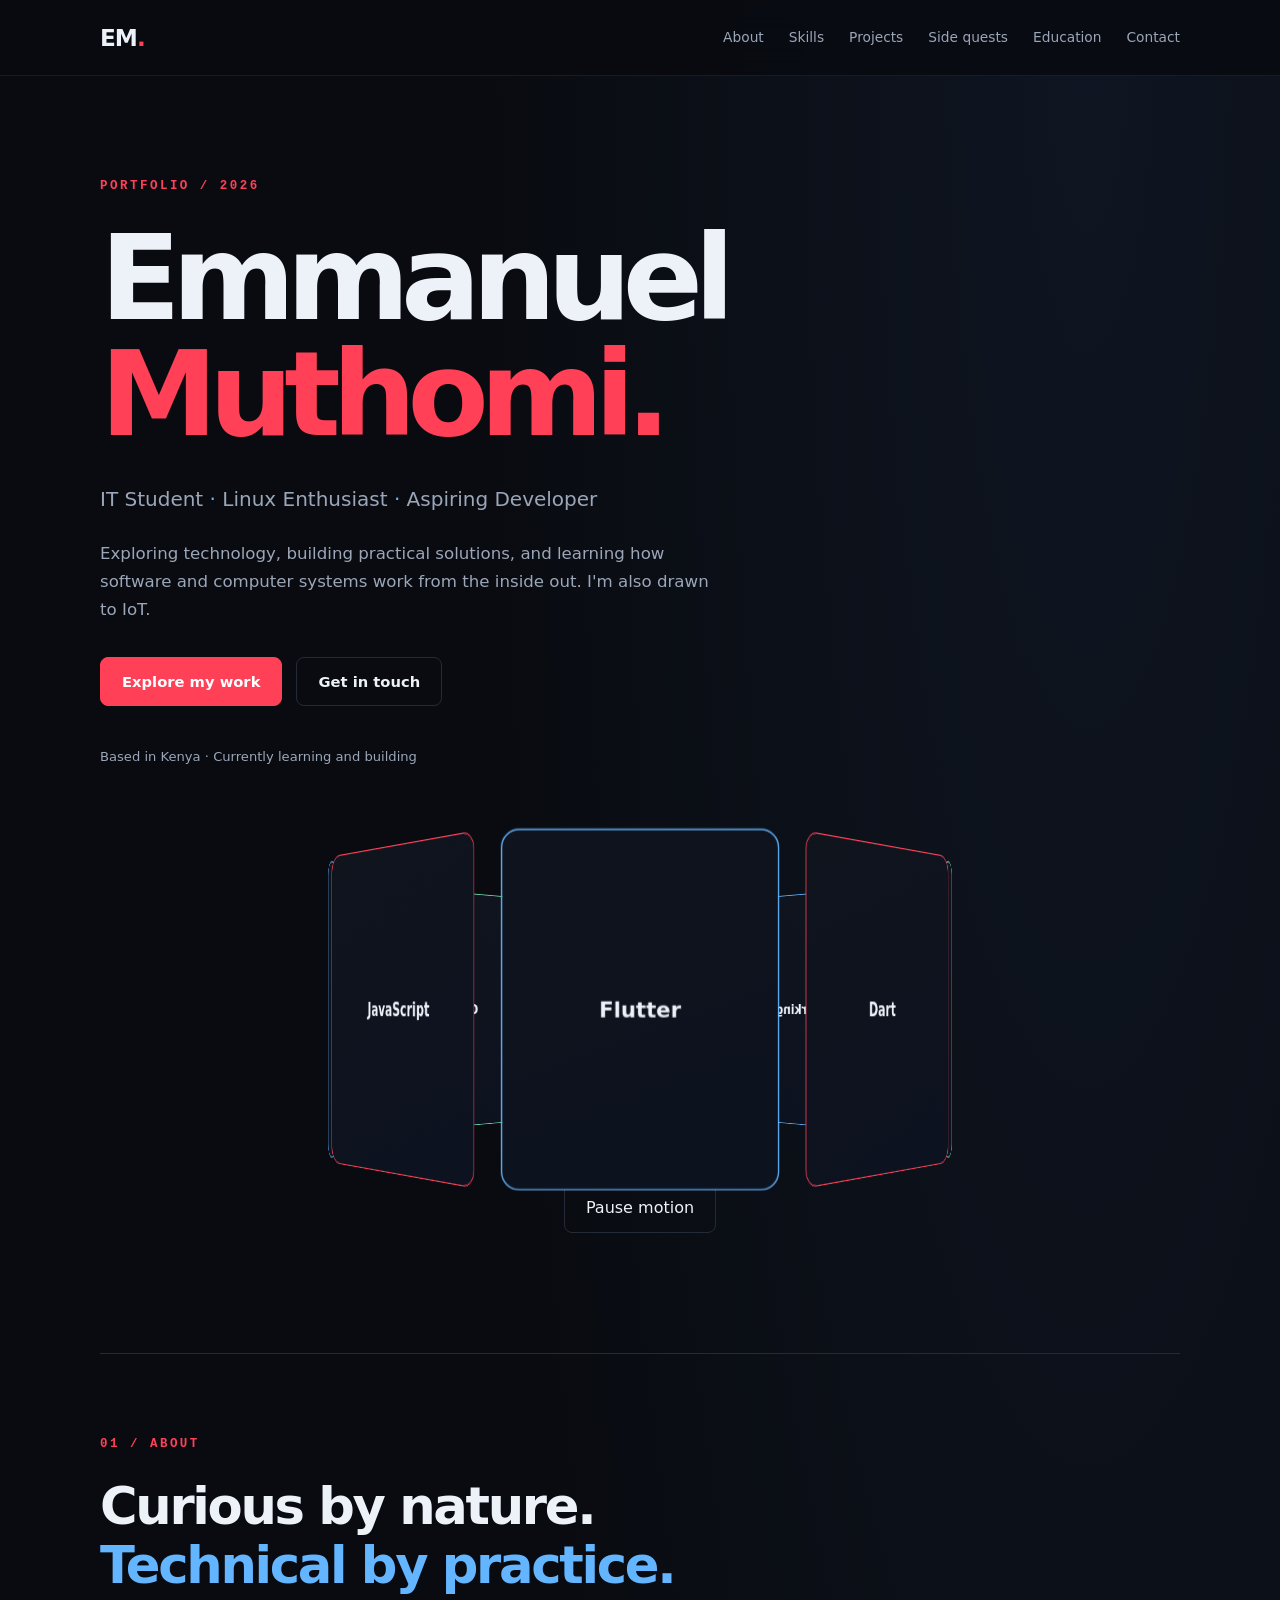
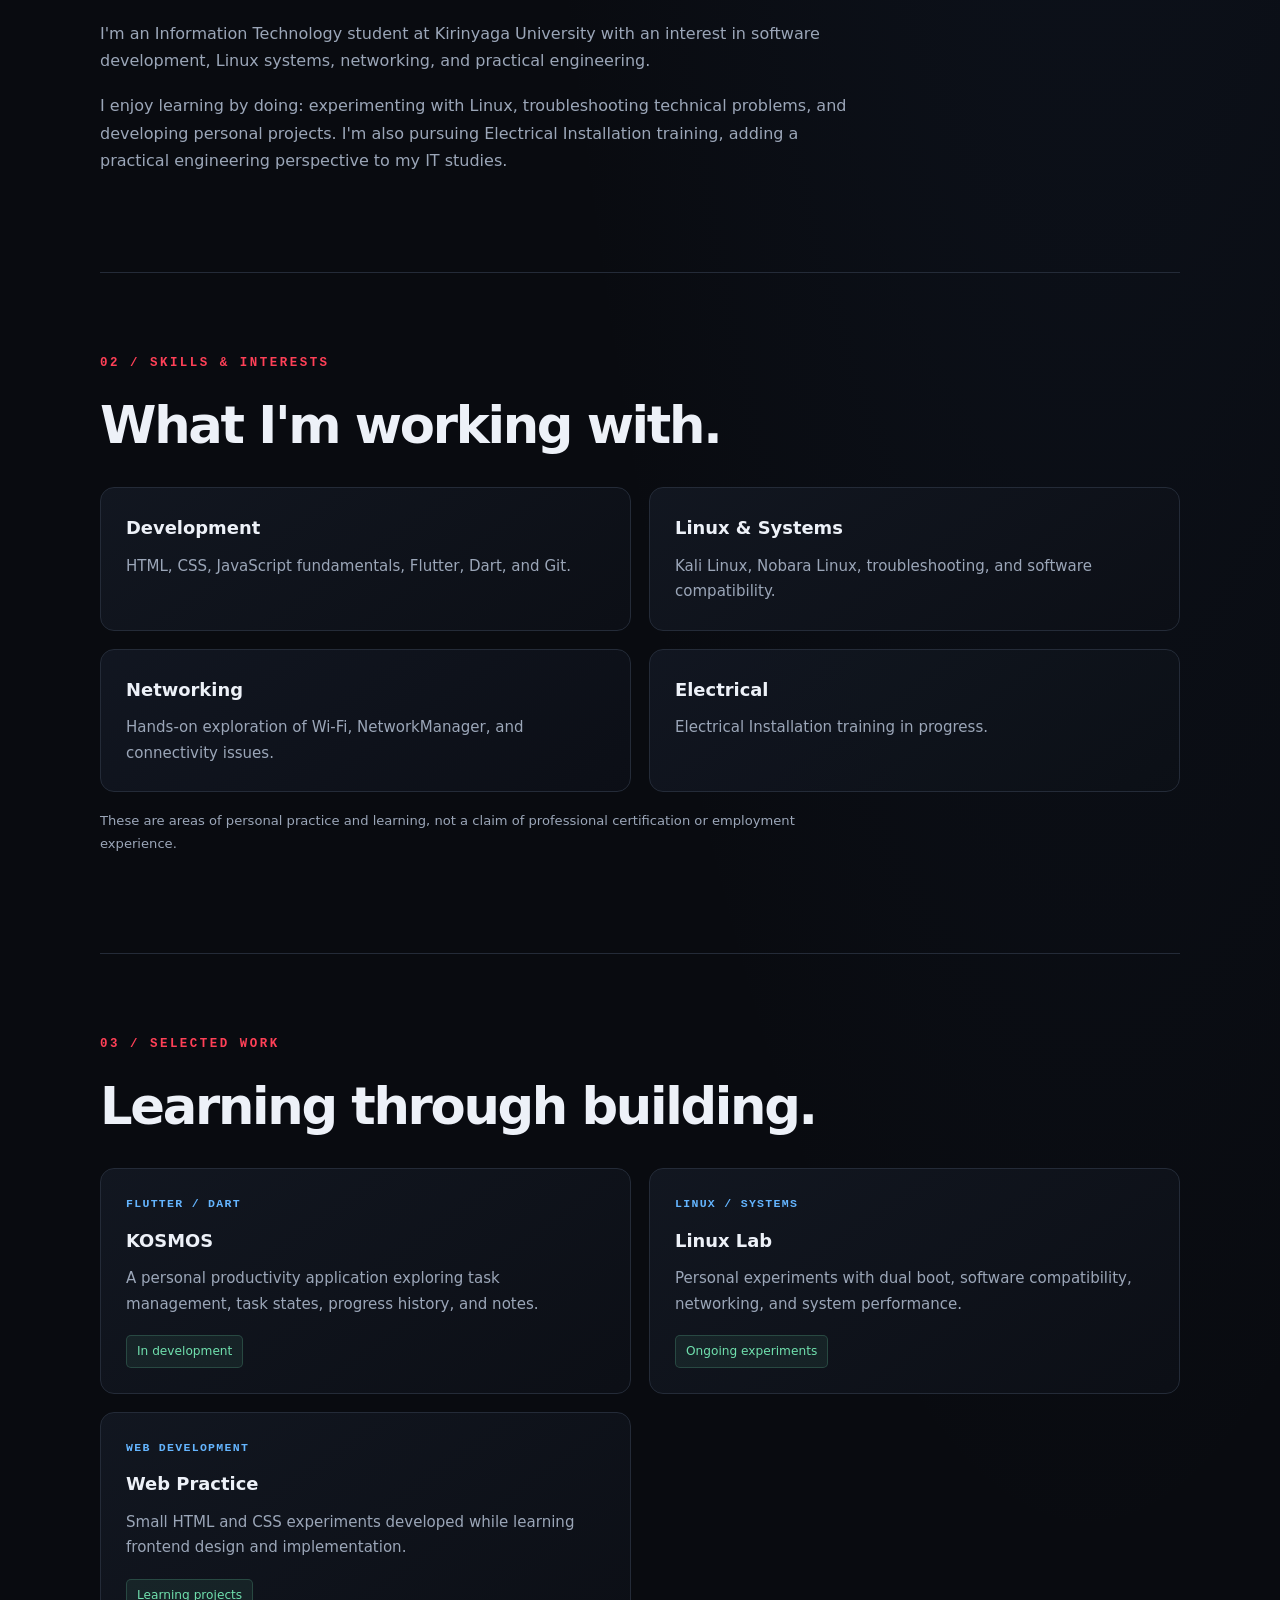
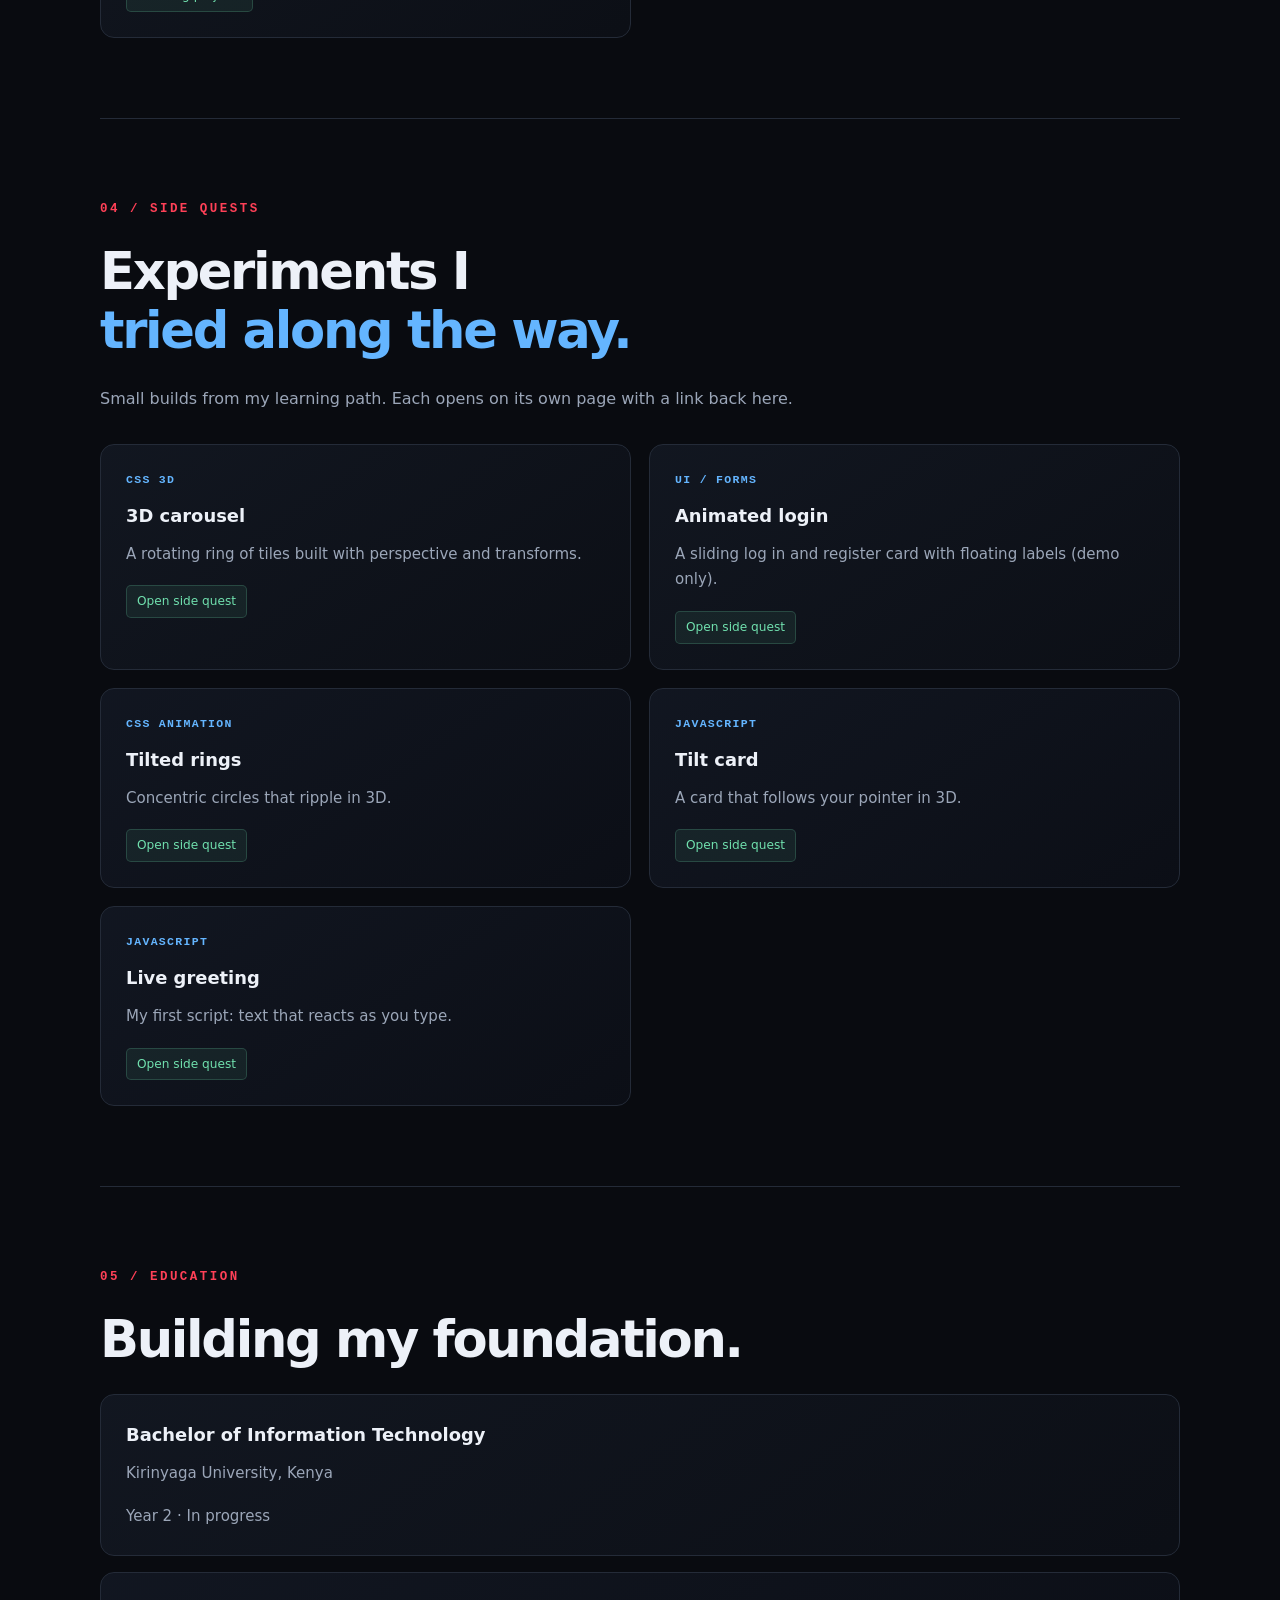
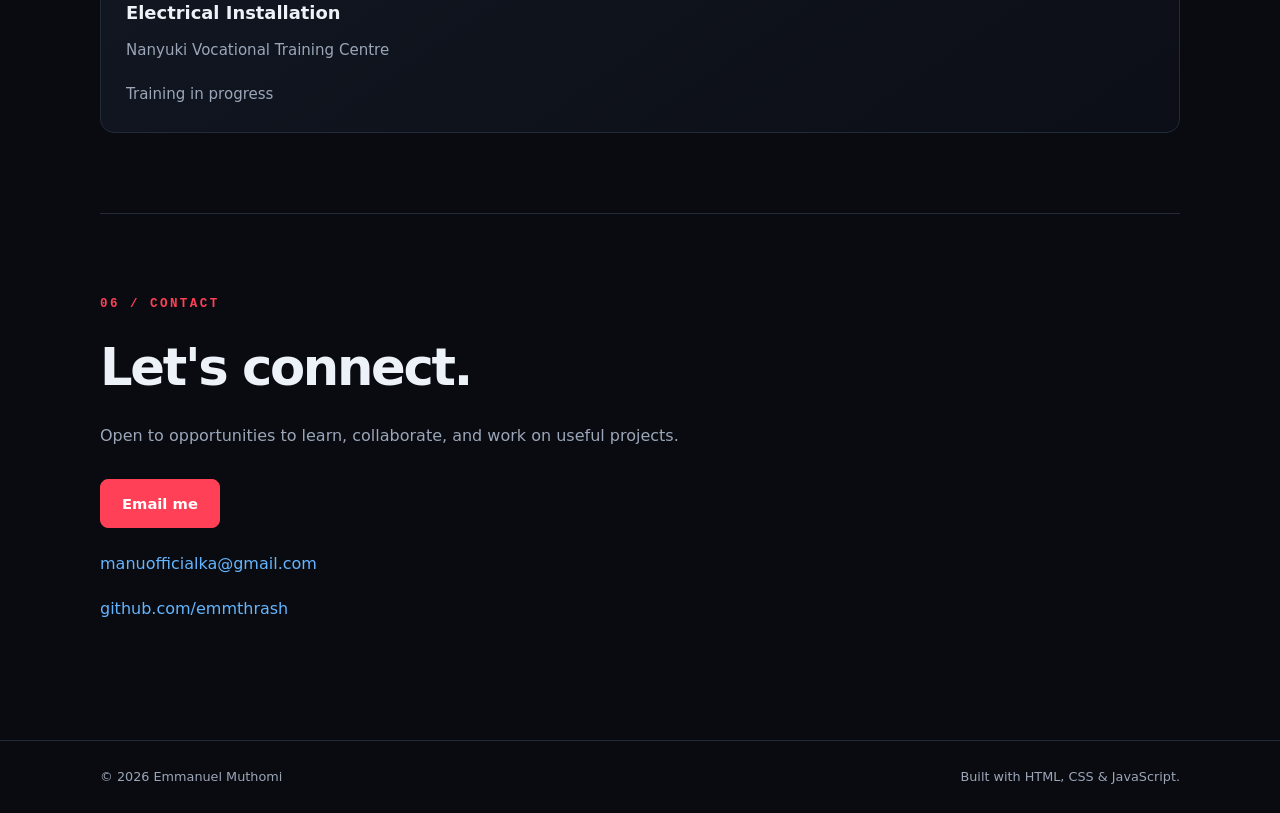
==== index.html @ 721d2351 "Add side quest pages, 3D ring, and motion toggle" ====
<!DOCTYPE html>
<html lang="en">
<head>
  <meta charset="UTF-8">
  <meta name="viewport" content="width=device-width, initial-scale=1.0">
  <meta name="theme-color" content="#090b10">
  <meta name="description" content="The personal portfolio of Emmanuel Muthomi — IT student, Linux enthusiast, and aspiring developer.">
  <title>Emmanuel Muthomi | Portfolio</title>
  <link rel="stylesheet" href="style.css">
  <script src="script.js" defer></script>
</head>
<body>
  <header class="navbar">
    <a class="logo" href="#home">EM<span>.</span></a>

    <nav aria-label="Main navigation">
      <a href="#about">About</a>
      <a href="#skills">Skills</a>
      <a href="#projects">Projects</a>
      <a href="#quests">Side quests</a>
      <a href="#education">Education</a>
      <a href="#contact">Contact</a>
    </nav>
  </header>

  <main>
    <section id="home" class="hero">
      <p class="eyebrow">PORTFOLIO / 2026</p>
      <h1>Emmanuel<br><span>Muthomi.</span></h1>
      <h2>IT Student <span>·</span> Linux Enthusiast <span>·</span> Aspiring Developer</h2>

      <p class="intro">
        Exploring technology, building practical solutions, and learning
        how software and computer systems work from the inside out.
        I'm also drawn to IoT.
      </p>

      <div class="hero-actions">
        <a class="button primary" href="#projects">Explore my work</a>
        <a class="button secondary" href="#contact">Get in touch</a>
      </div>

      <p class="location">Based in Kenya · Currently learning and building</p>
      <div class="ring-scene" aria-hidden="true"><div class="ring"><span style="--i:0">Flutter</span><span style="--i:1">Dart</span><span style="--i:2">Linux</span><span style="--i:3">Networking</span><span style="--i:4">IoT</span><span style="--i:5">Git</span><span style="--i:6">HTML + CSS</span><span style="--i:7">JavaScript</span></div></div>
      <button class="button secondary ring-toggle" type="button">Pause motion</button>
    </section>

    <section id="about" class="section">
      <p class="eyebrow">01 / ABOUT</p>
      <h2>Curious by nature.<br><span>Technical by practice.</span></h2>
      <p>
        I'm an Information Technology student at Kirinyaga University
        with an interest in software development, Linux systems,
        networking, and practical engineering.
      </p>
      <p>
        I enjoy learning by doing: experimenting with Linux, troubleshooting
        technical problems, and developing personal projects. I'm also
        pursuing Electrical Installation training, adding a practical
        engineering perspective to my IT studies.
      </p>
    </section>

    <section id="skills" class="section">
      <p class="eyebrow">02 / SKILLS & INTERESTS</p>
      <h2>What I'm working with.</h2>
      <div class="card-grid">
        <article class="card">
          <h3>Development</h3>
          <p>HTML, CSS, JavaScript fundamentals, Flutter, Dart, and Git.</p>
        </article>
        <article class="card">
          <h3>Linux & Systems</h3>
          <p>Kali Linux, Nobara Linux, troubleshooting, and software compatibility.</p>
        </article>
        <article class="card">
          <h3>Networking</h3>
          <p>Hands-on exploration of Wi-Fi, NetworkManager, and connectivity issues.</p>
        </article>
        <article class="card">
          <h3>Electrical</h3>
          <p>Electrical Installation training in progress.</p>
        </article>
      </div>
      <p class="note">
        These are areas of personal practice and learning, not a claim
        of professional certification or employment experience.
      </p>
    </section>

    <section id="projects" class="section">
      <p class="eyebrow">03 / SELECTED WORK</p>
      <h2>Learning through building.</h2>
      <div class="card-grid">
        <article class="card project">
          <p class="project-type">FLUTTER / DART</p>
          <h3>KOSMOS</h3>
          <p>
            A personal productivity application exploring task management,
            task states, progress history, and notes.
          </p>
          <span class="status">In development</span>
        </article>

        <article class="card project">
          <p class="project-type">LINUX / SYSTEMS</p>
          <h3>Linux Lab</h3>
          <p>
            Personal experiments with dual boot, software compatibility,
            networking, and system performance.
          </p>
          <span class="status">Ongoing experiments</span>
        </article>

        <article class="card project">
          <p class="project-type">WEB DEVELOPMENT</p>
          <h3>Web Practice</h3>
          <p>
            Small HTML and CSS experiments developed while learning
            frontend design and implementation.
          </p>
          <span class="status">Learning projects</span>
        </article>
      </div>
    </section>

    <section id="quests" class="section">
      <p class="eyebrow">04 / SIDE QUESTS</p>
      <h2>Experiments I<br><span>tried along the way.</span></h2>
      <p>Small builds from my learning path. Each opens on its own page with a link back here.</p>
      <div class="card-grid">
        <a class="card project quest-link" href="quests/3d-carousel.html"><p class="project-type">CSS 3D</p><h3>3D carousel</h3><p>A rotating ring of tiles built with perspective and transforms.</p><span class="status">Open side quest</span></a>
        <a class="card project quest-link" href="quests/animated-login.html"><p class="project-type">UI / FORMS</p><h3>Animated login</h3><p>A sliding log in and register card with floating labels (demo only).</p><span class="status">Open side quest</span></a>
        <a class="card project quest-link" href="quests/rings.html"><p class="project-type">CSS ANIMATION</p><h3>Tilted rings</h3><p>Concentric circles that ripple in 3D.</p><span class="status">Open side quest</span></a>
        <a class="card project quest-link" href="quests/tilt-card.html"><p class="project-type">JAVASCRIPT</p><h3>Tilt card</h3><p>A card that follows your pointer in 3D.</p><span class="status">Open side quest</span></a>
        <a class="card project quest-link" href="quests/greeting.html"><p class="project-type">JAVASCRIPT</p><h3>Live greeting</h3><p>My first script: text that reacts as you type.</p><span class="status">Open side quest</span></a>
      </div>
    </section>

    <section id="education" class="section">
      <p class="eyebrow">05 / EDUCATION</p>
      <h2>Building my foundation.</h2>
      <div class="card">
        <h3>Bachelor of Information Technology</h3>
        <p>Kirinyaga University, Kenya</p>
        <p class="note">Year 2 · In progress</p>
      </div>
      <div class="card">
        <h3>Electrical Installation</h3>
        <p>Nanyuki Vocational Training Centre</p>
        <p class="note">Training in progress</p>
      </div>
    </section>

    <section id="contact" class="section contact">
      <p class="eyebrow">06 / CONTACT</p>
      <h2>Let's connect.</h2>
      <p>Open to opportunities to learn, collaborate, and work on useful projects.</p>
      <a class="button primary"
         href="mailto:manuofficialka@gmail.com">
        Email me
      </a>
      <p>
        <a href="mailto:manuofficialka@gmail.com">
          manuofficialka@gmail.com
        </a>
      </p>
      <p><a href="https://github.com/emmthrash">github.com/emmthrash</a></p>
    </section>
  </main>

  <footer>
    <p>© <span id="year">2026</span> Emmanuel Muthomi</p>
    <p>Built with HTML, CSS & JavaScript.</p>
  </footer>
</body>
</html>
---- style.css ----
:root {
  color-scheme: dark;

  --bg: #090b10;
  --surface: #10141d;
  --surface-hover: #161c28;
  --border: #242b38;
  --text: #edf1f8;
  --muted: #9ba6b8;
  --red: #ff4057;
  --blue: #64b5ff;
  --green: #70e0ae;

  --radius: 14px;
  --content-width: 1080px;
}

* {
  box-sizing: border-box;
  margin: 0;
  padding: 0;
}

html {
  scroll-behavior: smooth;
  scroll-padding-top: 90px;
}

body {
  min-height: 100vh;
  background:
    radial-gradient(
      ellipse at 85% 0%,
      rgba(55, 95, 160, 0.12),
      transparent 40%
    ),
    var(--bg);
  color: var(--text);
  font-family:
    "Inter", "Segoe UI", system-ui, -apple-system, sans-serif;
  line-height: 1.7;
  -webkit-font-smoothing: antialiased;
}

a {
  color: inherit;
  text-decoration: none;
}

a:focus-visible {
  outline: 2px solid var(--blue);
  outline-offset: 5px;
}

::selection {
  background: var(--red);
  color: white;
}

/* NAVIGATION */

.navbar {
  position: sticky;
  top: 0;
  z-index: 100;
  display: flex;
  justify-content: space-between;
  align-items: center;
  gap: 24px;

  padding: 18px max(6%, calc((100% - var(--content-width)) / 2));

  background: rgba(9, 11, 16, 0.88);
  border-bottom: 1px solid rgba(255, 255, 255, 0.07);
  backdrop-filter: blur(16px);
}

.logo {
  font-size: 1.45rem;
  font-weight: 900;
  letter-spacing: -1px;
}

.logo span {
  color: var(--red);
}

.navbar nav {
  display: flex;
  align-items: center;
  gap: 25px;
}

.navbar nav a {
  color: var(--muted);
  font-size: 0.86rem;
  transition: color 180ms ease;
}

.navbar nav a:hover {
  color: var(--blue);
}

/* GENERAL LAYOUT */

main {
  width: min(100% - 48px, var(--content-width));
  margin-inline: auto;
}

section {
  scroll-margin-top: 95px;
}

.hero {
  min-height: 76vh;
  display: flex;
  flex-direction: column;
  justify-content: center;
  align-items: flex-start;

  padding-block: 100px 120px;
}

.eyebrow {
  color: var(--red);
  font-family: ui-monospace, "SFMono-Regular", Consolas, monospace;
  font-size: 0.78rem;
  font-weight: 700;
  letter-spacing: 2.5px;
  margin-bottom: 22px;
}

.hero h1 {
  font-size: clamp(3.5rem, 10vw, 7.4rem);
  font-weight: 850;
  line-height: 0.98;
  letter-spacing: -0.075em;
}

.hero h1 span {
  color: var(--red);
}

.hero h2 {
  margin-top: 30px;
  color: var(--muted);
  font-size: clamp(0.98rem, 2vw, 1.25rem);
  font-weight: 500;
}

.hero h2 span {
  color: var(--blue);
}

.intro {
  max-width: 610px;
  margin-top: 24px;
  color: var(--muted);
  font-size: 1.04rem;
}

.hero-actions {
  display: flex;
  flex-wrap: wrap;
  gap: 14px;
  margin-top: 32px;
}

.button {
  display: inline-flex;
  justify-content: center;
  align-items: center;
  min-height: 47px;
  padding: 11px 21px;

  border: 1px solid var(--border);
  border-radius: 8px;

  font-size: 0.92rem;
  font-weight: 700;

  transition:
    transform 180ms ease,
    background 180ms ease,
    border-color 180ms ease;
}

.button:hover {
  transform: translateY(-2px);
}

.button.primary {
  background: var(--red);
  border-color: var(--red);
  color: #fff;
}

.button.primary:hover {
  background: #e82e48;
  border-color: #e82e48;
}

.button.secondary {
  background: transparent;
  color: var(--text);
}

.button.secondary:hover {
  background: var(--surface-hover);
  border-color: var(--blue);
}

.location {
  margin-top: 40px;
  color: var(--muted);
  font-size: 0.82rem;
}

/* CONTENT SECTIONS */

.section {
  padding-block: 80px;
  border-top: 1px solid var(--border);
}

.section > h2 {
  margin-bottom: 25px;
  font-size: clamp(2rem, 5vw, 3.2rem);
  line-height: 1.15;
  letter-spacing: -0.045em;
}

.section > h2 span {
  color: var(--blue);
}

.section > p:not(.eyebrow) {
  max-width: 760px;
  margin-bottom: 18px;
  color: var(--muted);
}

/* CARDS */

.card-grid {
  display: grid;
  grid-template-columns: repeat(2, minmax(0, 1fr));
  gap: 18px;
  margin-top: 32px;
}

.card {
  min-width: 0;
  padding: 25px;
  margin-top: 16px;

  background: linear-gradient(
    145deg,
    rgba(18, 23, 33, 0.96),
    rgba(12, 15, 22, 0.96)
  );

  border: 1px solid var(--border);
  border-radius: var(--radius);

  transition:
    transform 200ms ease,
    border-color 200ms ease,
    background 200ms ease;
}

.card-grid .card {
  margin-top: 0;
}

.card:hover {
  transform: translateY(-4px);
  border-color: rgba(100, 181, 255, 0.45);
  background: var(--surface-hover);
}

.card h3 {
  margin-bottom: 10px;
  font-size: 1.12rem;
}

.card p {
  color: var(--muted);
  font-size: 0.94rem;
}

.project-type {
  margin-bottom: 12px;
  color: var(--blue) !important;
  font-family: ui-monospace, "SFMono-Regular", Consolas, monospace;
  font-size: 0.72rem !important;
  font-weight: 700;
  letter-spacing: 1.3px;
}

.status {
  display: inline-block;
  margin-top: 18px;
  padding: 5px 10px;

  background: rgba(112, 224, 174, 0.08);
  border: 1px solid rgba(112, 224, 174, 0.2);
  border-radius: 5px;

  color: var(--green);
  font-size: 0.76rem;
}

.note {
  margin-top: 18px;
  color: var(--muted);
  font-size: 0.82rem;
}

/* CONTACT */

.contact {
  padding-bottom: 100px;
}

.contact .button {
  margin-block: 12px 22px;
}

.contact a:not(.button) {
  color: var(--blue);
  overflow-wrap: anywhere;
}

.contact a:not(.button):hover {
  text-decoration: underline;
}

/* FOOTER */

footer {
  display: flex;
  justify-content: space-between;
  gap: 16px;
  flex-wrap: wrap;

  padding: 25px max(6%, calc((100% - var(--content-width)) / 2));

  border-top: 1px solid var(--border);
  color: var(--muted);
  font-size: 0.8rem;
}

/* RESPONSIVE DESIGN */

@media (max-width: 700px) {
  .navbar {
    align-items: flex-start;
    flex-direction: column;
    gap: 12px;
    padding-block: 14px;
  }

  .navbar nav {
    width: 100%;
    gap: 18px;
    overflow-x: auto;
    padding-bottom: 4px;
  }

  .navbar nav a {
    flex-shrink: 0;
    font-size: 0.82rem;
  }

  main {
    width: min(100% - 36px, var(--content-width));
  }

  .hero {
    min-height: auto;
    padding-block: 105px 100px;
  }

  .hero h1 {
    font-size: clamp(3.4rem, 14vw, 5.5rem);
  }

  .hero h2 {
    line-height: 1.8;
  }

  .section {
    padding-block: 65px;
  }

  .card-grid {
    grid-template-columns: 1fr;
  }

  .card {
    padding: 21px;
  }

  footer {
    flex-direction: column;
    padding-inline: 18px;
  }
}

/* RESPECT ACCESSIBILITY SETTINGS */

@media (prefers-reduced-motion: reduce) {
  *,
  *::before,
  *::after {
    scroll-behavior: auto !important;
    animation-duration: 0.01ms !important;
    transition-duration: 0.01ms !important;
  }
}

/* 3D ring: everything scales from --w so it fits any screen */
.hero{overflow-x:clip}
.ring-scene{--w:clamp(100px,26vw,210px);--r:calc(var(--w)*1.35);width:var(--w);height:calc(var(--w)*1.3);margin:calc(var(--w)*.5) auto 0;perspective:calc(var(--w)*5.5);pointer-events:none}
.ring{position:relative;width:100%;height:100%;transform-style:preserve-3d;animation:spin 26s linear infinite}
.ring span{position:absolute;inset:0;display:grid;place-items:center;padding:6px;text-align:center;font-weight:600;font-size:clamp(.72rem,2.6vw,1rem);border:1px solid var(--blue);border-radius:var(--radius);background:linear-gradient(160deg,var(--surface),#0d1220);transform:rotateY(calc(var(--i)*45deg)) translateZ(var(--r))}
.ring span:nth-child(3n+2){border-color:var(--red)}
.ring span:nth-child(3n){border-color:var(--green)}
@keyframes spin{from{transform:rotateX(-12deg) rotateY(0)}to{transform:rotateX(-12deg) rotateY(360deg)}}
@media(prefers-reduced-motion:reduce){.ring{animation-play-state:paused}}
.ring-toggle{display:block;margin:36px auto 0;font:inherit;cursor:pointer}
.quest-link{display:block;text-decoration:none;color:inherit}
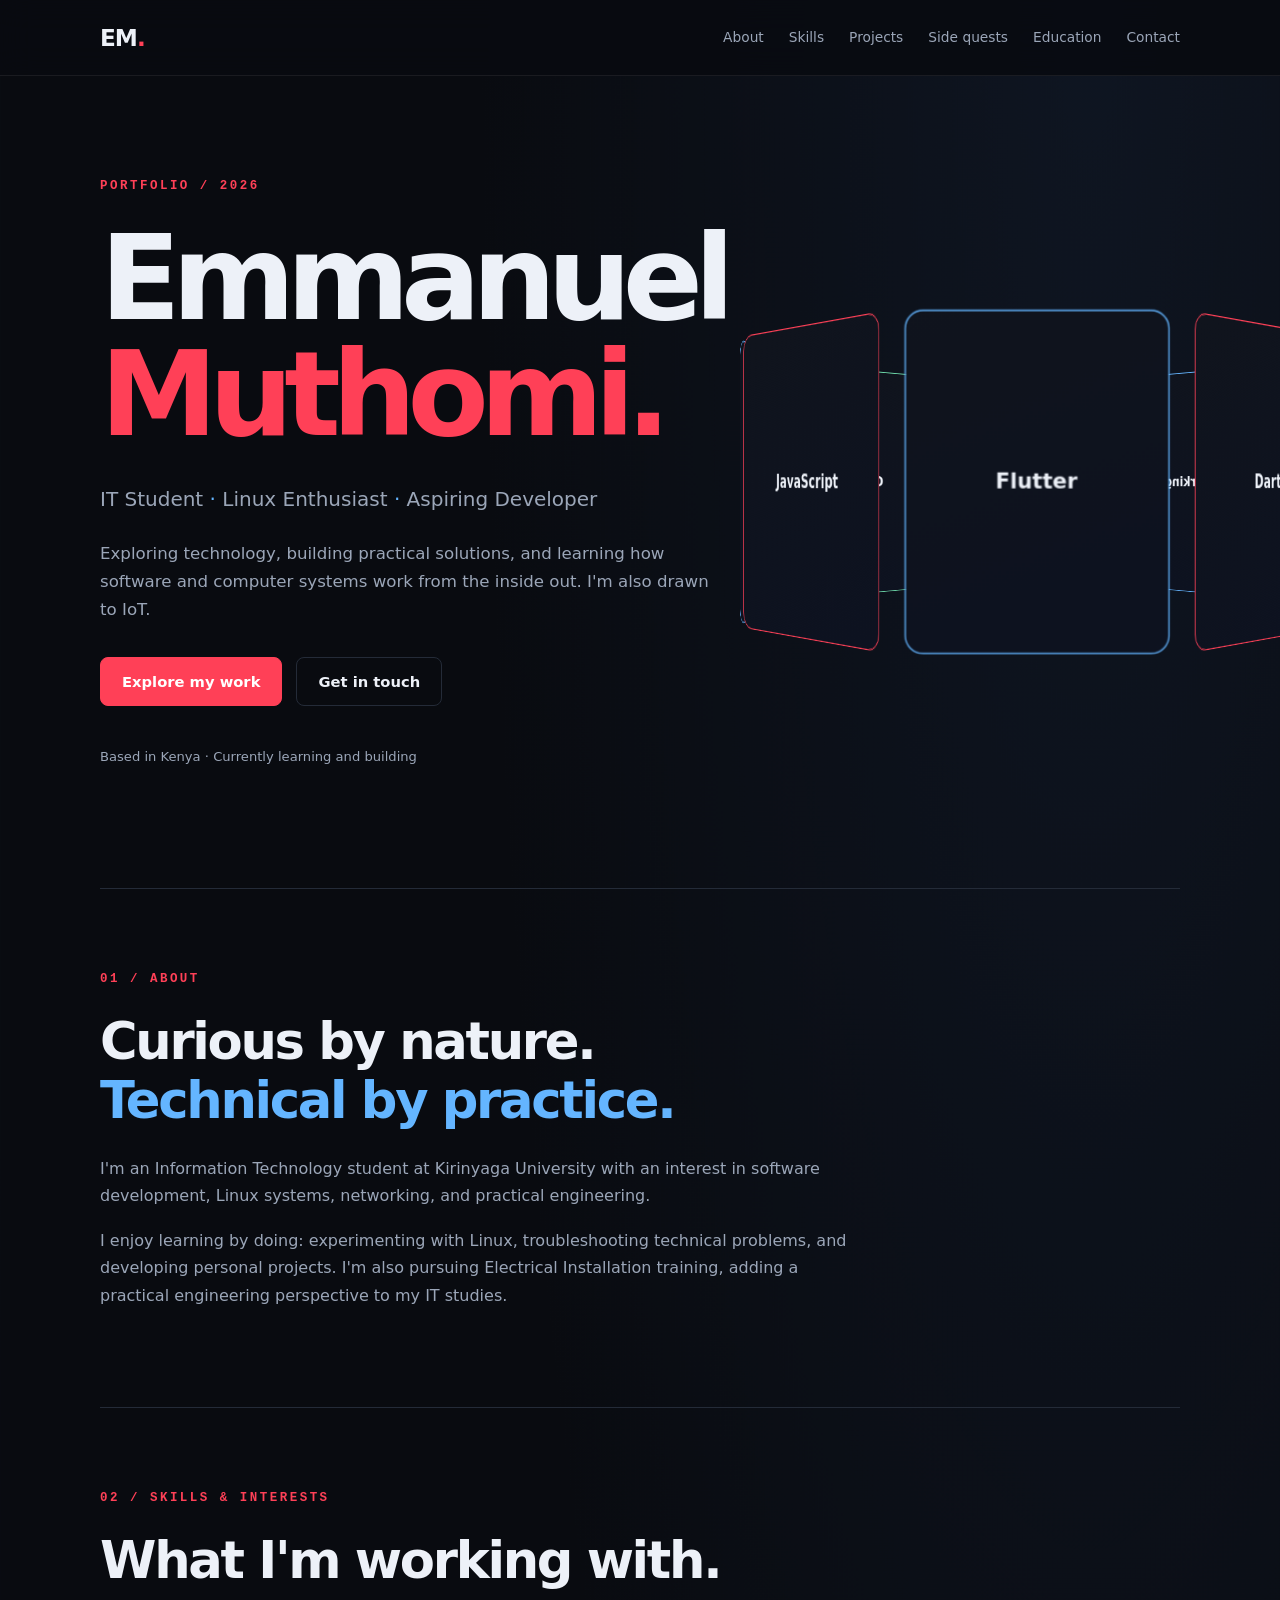
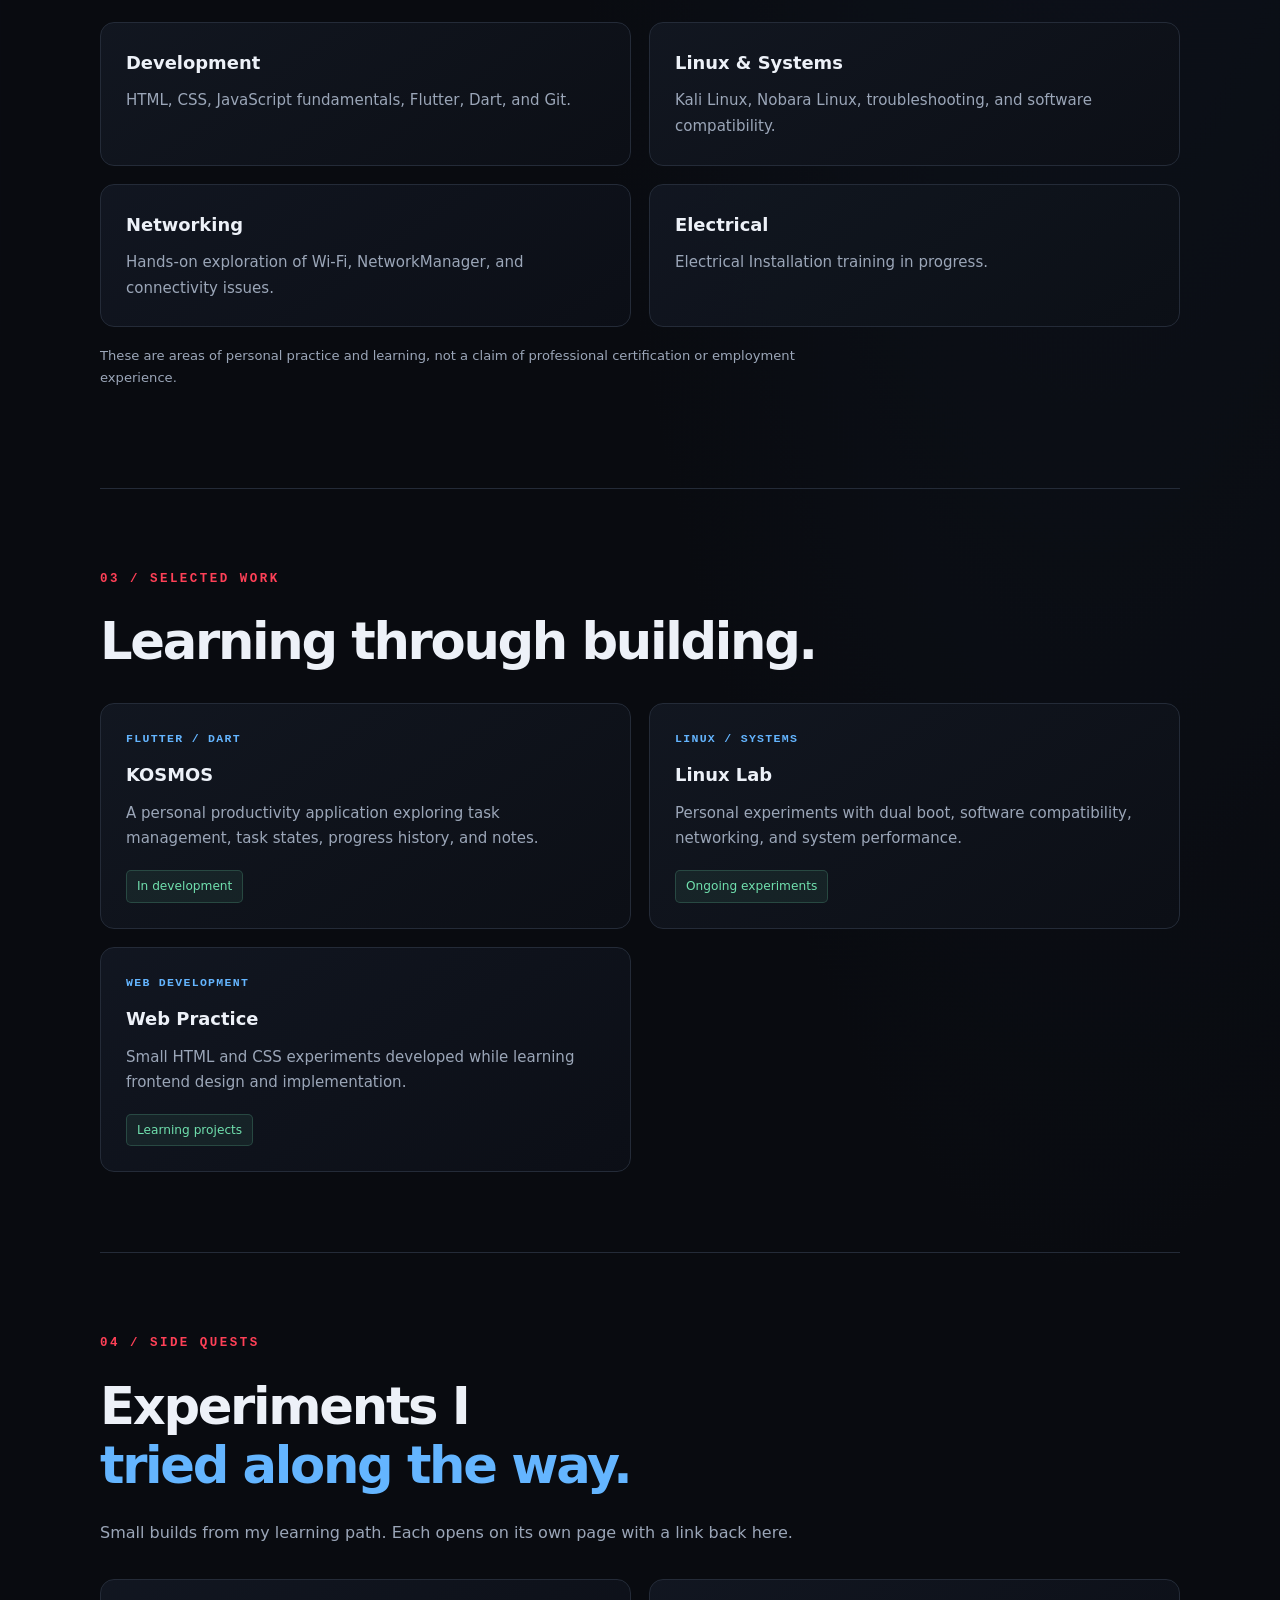
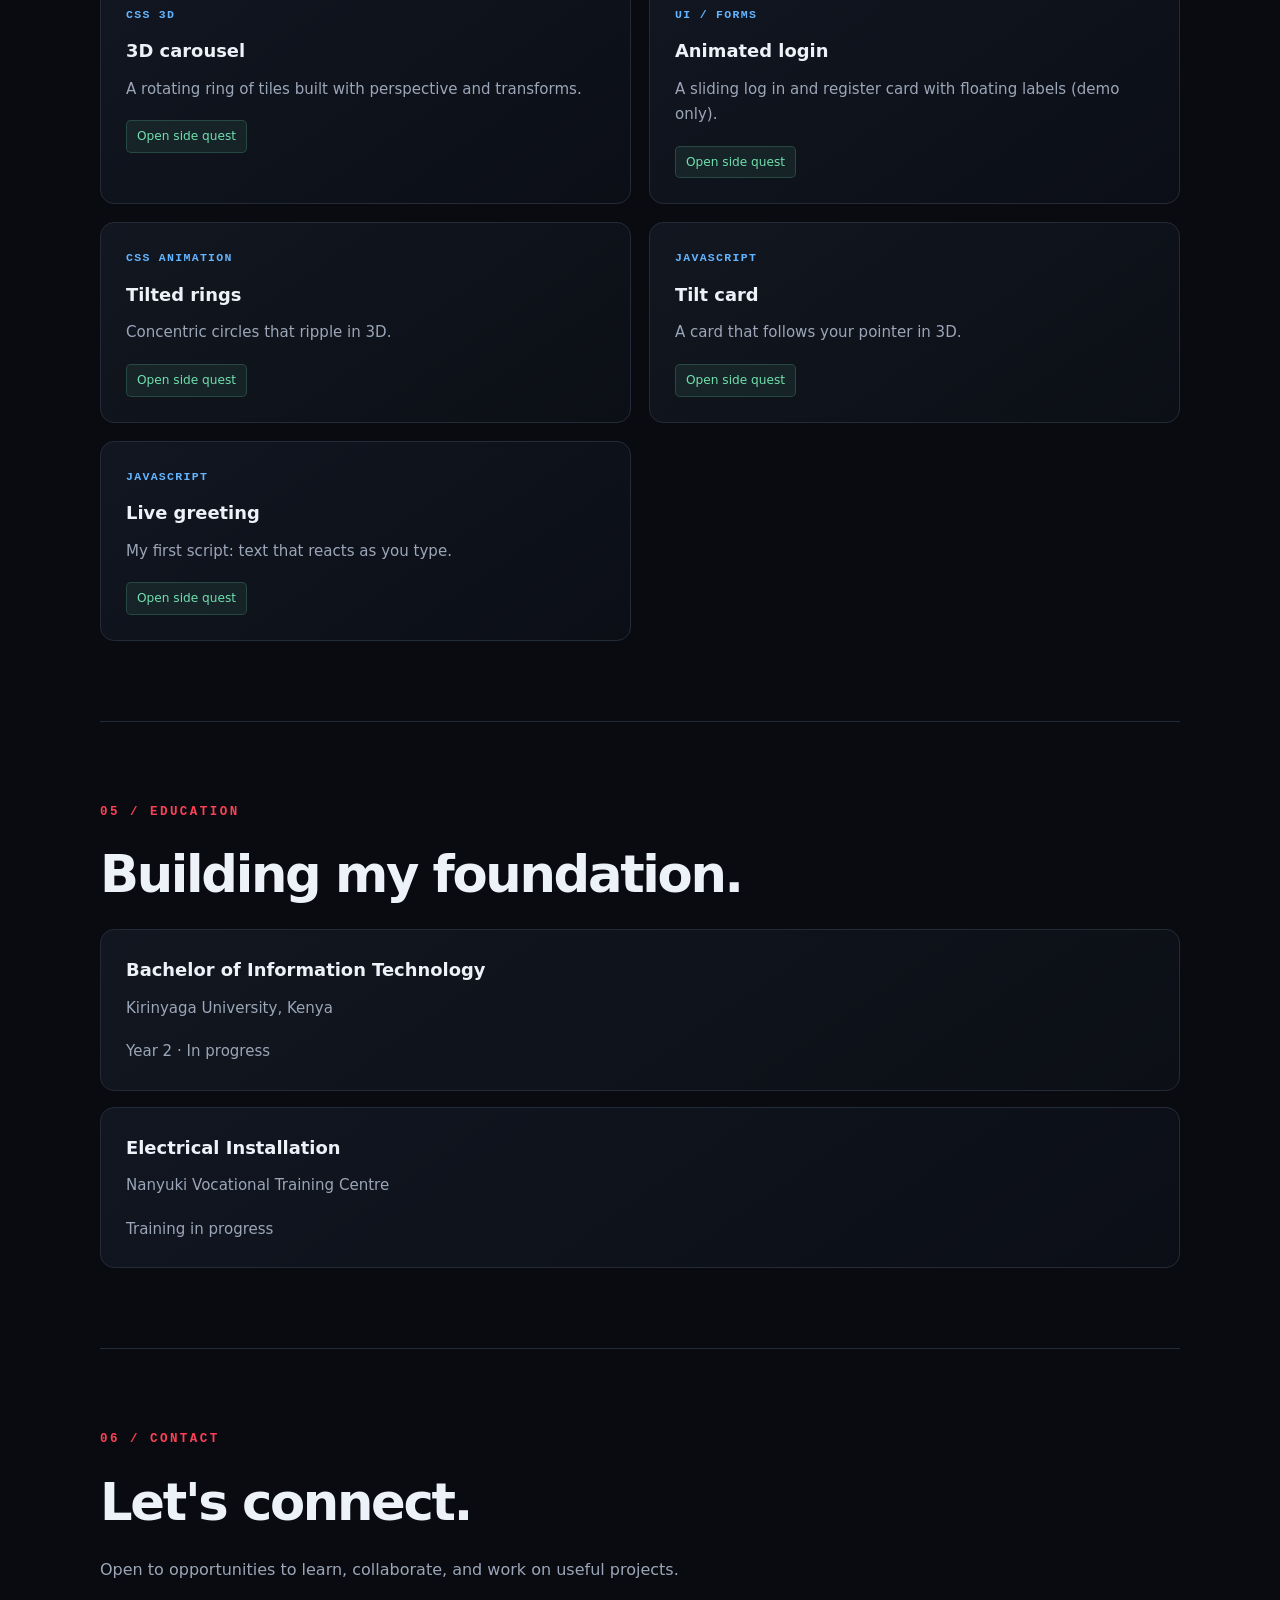
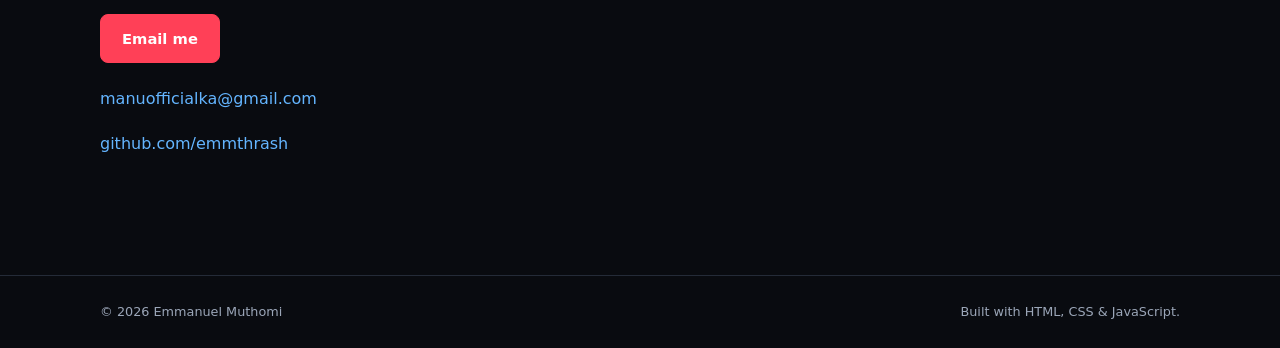
==== commit 165425cf: "Add files via upload" ====
--- a/index.html
+++ b/index.html
@@ -26,6 +26,7 @@
 
   <main>
     <section id="home" class="hero">
+      <div class="ring-scene" aria-hidden="true"><div class="ring"><span style="--i:0">Flutter</span><span style="--i:1">Dart</span><span style="--i:2">Linux</span><span style="--i:3">Networking</span><span style="--i:4">IoT</span><span style="--i:5">Git</span><span style="--i:6">HTML + CSS</span><span style="--i:7">JavaScript</span></div></div>
       <p class="eyebrow">PORTFOLIO / 2026</p>
       <h1>Emmanuel<br><span>Muthomi.</span></h1>
       <h2>IT Student <span>·</span> Linux Enthusiast <span>·</span> Aspiring Developer</h2>
@@ -42,8 +43,6 @@
       </div>
 
       <p class="location">Based in Kenya · Currently learning and building</p>
-      <div class="ring-scene" aria-hidden="true"><div class="ring"><span style="--i:0">Flutter</span><span style="--i:1">Dart</span><span style="--i:2">Linux</span><span style="--i:3">Networking</span><span style="--i:4">IoT</span><span style="--i:5">Git</span><span style="--i:6">HTML + CSS</span><span style="--i:7">JavaScript</span></div></div>
-      <button class="button secondary ring-toggle" type="button">Pause motion</button>
     </section>
 
     <section id="about" class="section">
--- a/style.css
+++ b/style.css
@@ -421,14 +421,14 @@
   }
 }
 
-/* 3D ring: everything scales from --w so it fits any screen */
-.hero{overflow-x:clip}
-.ring-scene{--w:clamp(100px,26vw,210px);--r:calc(var(--w)*1.35);width:var(--w);height:calc(var(--w)*1.3);margin:calc(var(--w)*.5) auto 0;perspective:calc(var(--w)*5.5);pointer-events:none}
+/* 3D ring (from the "3D mark" experiment) */
+.hero{position:relative}
+.ring-scene{position:absolute;right:4%;top:50%;margin-top:-130px;width:200px;height:260px;perspective:1100px;pointer-events:none}
 .ring{position:relative;width:100%;height:100%;transform-style:preserve-3d;animation:spin 26s linear infinite}
-.ring span{position:absolute;inset:0;display:grid;place-items:center;padding:6px;text-align:center;font-weight:600;font-size:clamp(.72rem,2.6vw,1rem);border:1px solid var(--blue);border-radius:var(--radius);background:linear-gradient(160deg,var(--surface),#0d1220);transform:rotateY(calc(var(--i)*45deg)) translateZ(var(--r))}
+.ring span{position:absolute;inset:0;display:grid;place-items:center;font-weight:600;border:1px solid var(--blue);border-radius:var(--radius);background:linear-gradient(160deg,var(--surface),#0d1220);transform:rotateY(calc(var(--i)*45deg)) translateZ(270px)}
 .ring span:nth-child(3n+2){border-color:var(--red)}
 .ring span:nth-child(3n){border-color:var(--green)}
 @keyframes spin{from{transform:rotateX(-12deg) rotateY(0)}to{transform:rotateX(-12deg) rotateY(360deg)}}
-@media(prefers-reduced-motion:reduce){.ring{animation-play-state:paused}}
-.ring-toggle{display:block;margin:36px auto 0;font:inherit;cursor:pointer}
+@media(max-width:1100px){.ring-scene{position:relative;right:auto;top:auto;margin:56px auto 0}}
+@media(prefers-reduced-motion:reduce){.ring{animation:none}}
 .quest-link{display:block;text-decoration:none;color:inherit}
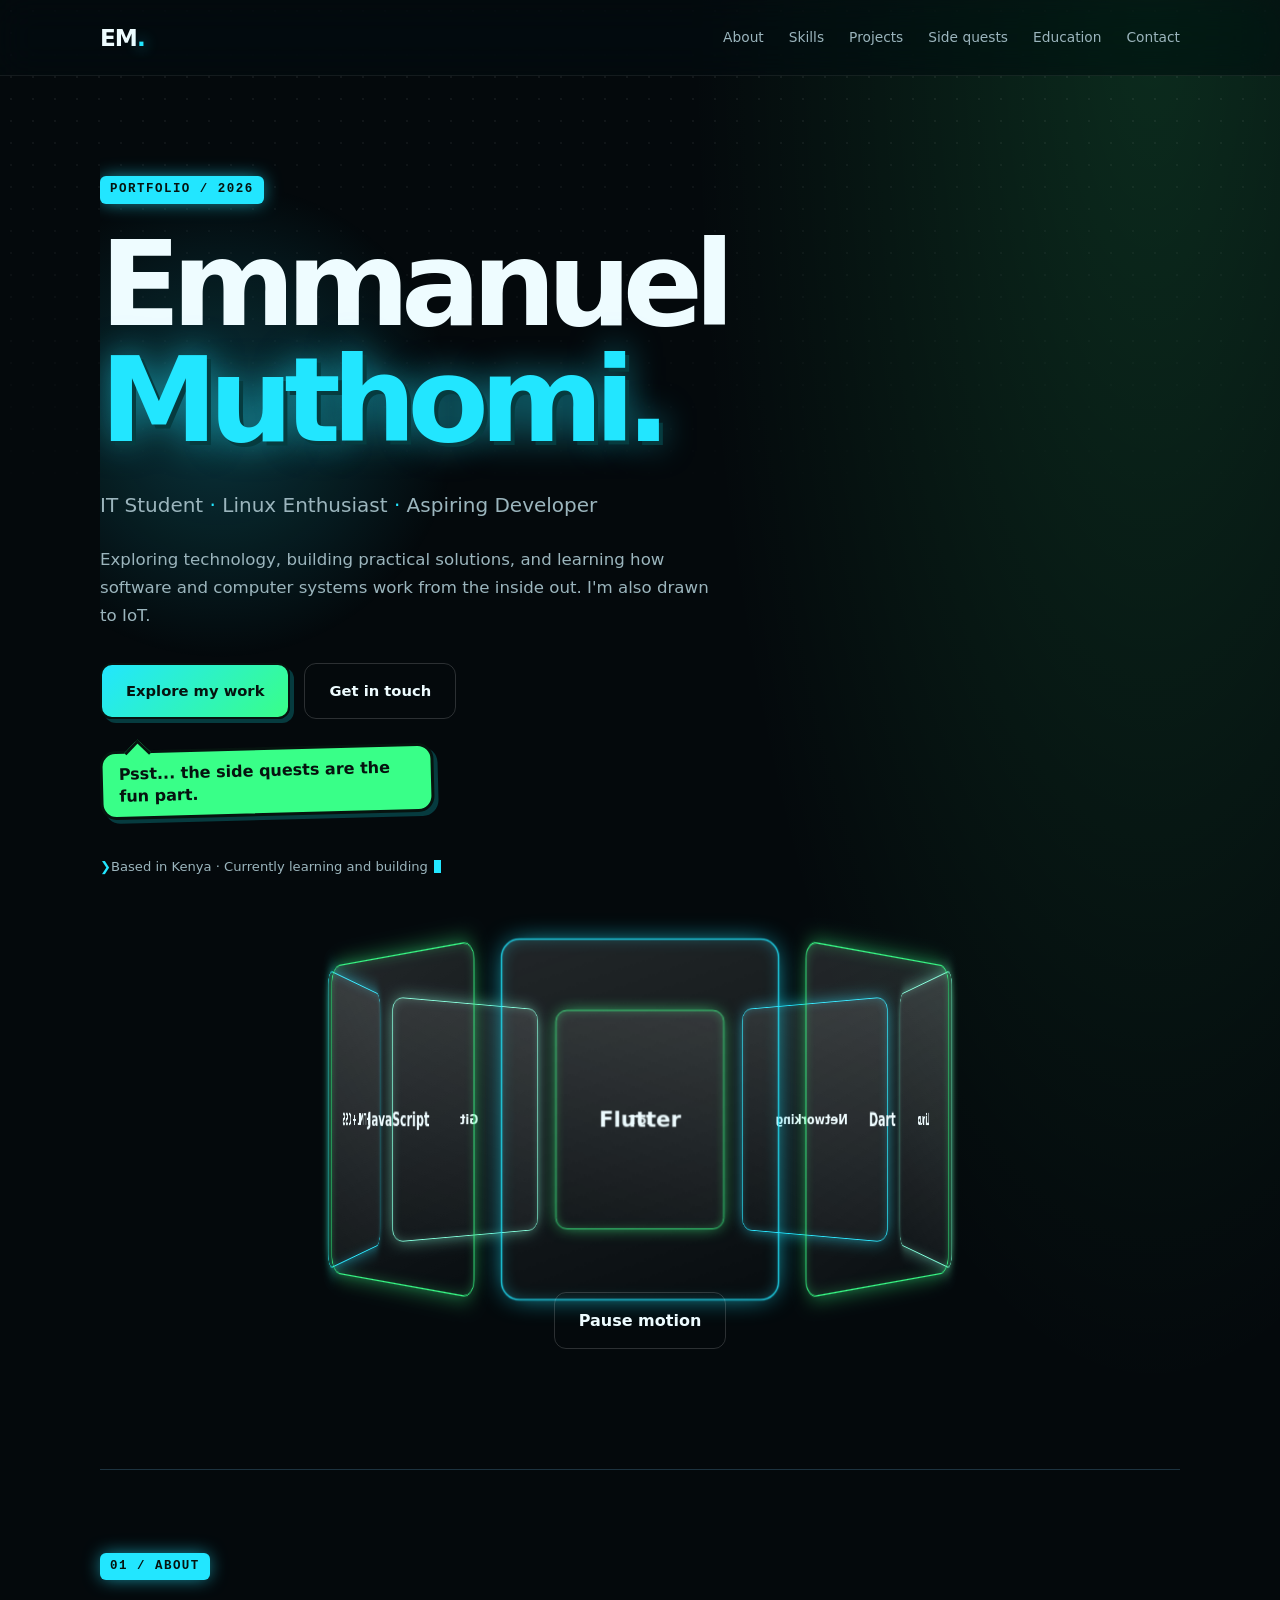
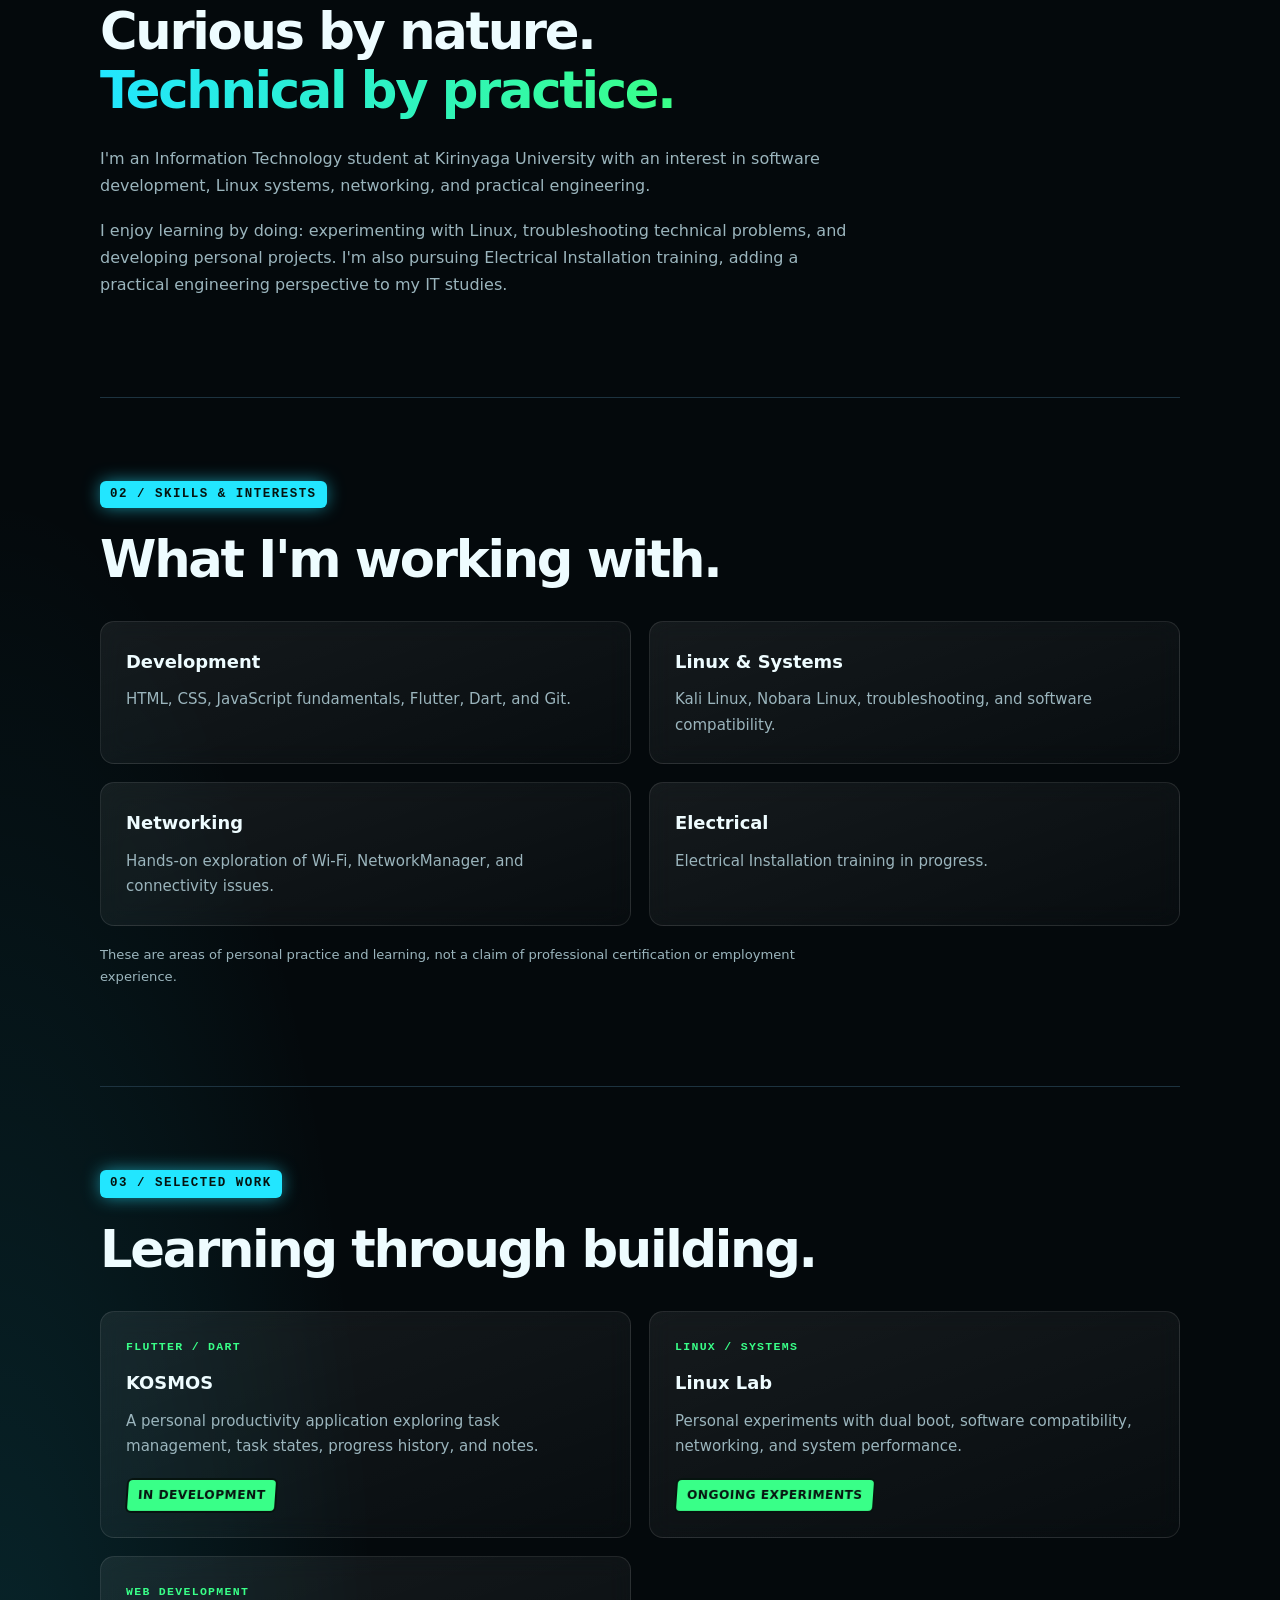
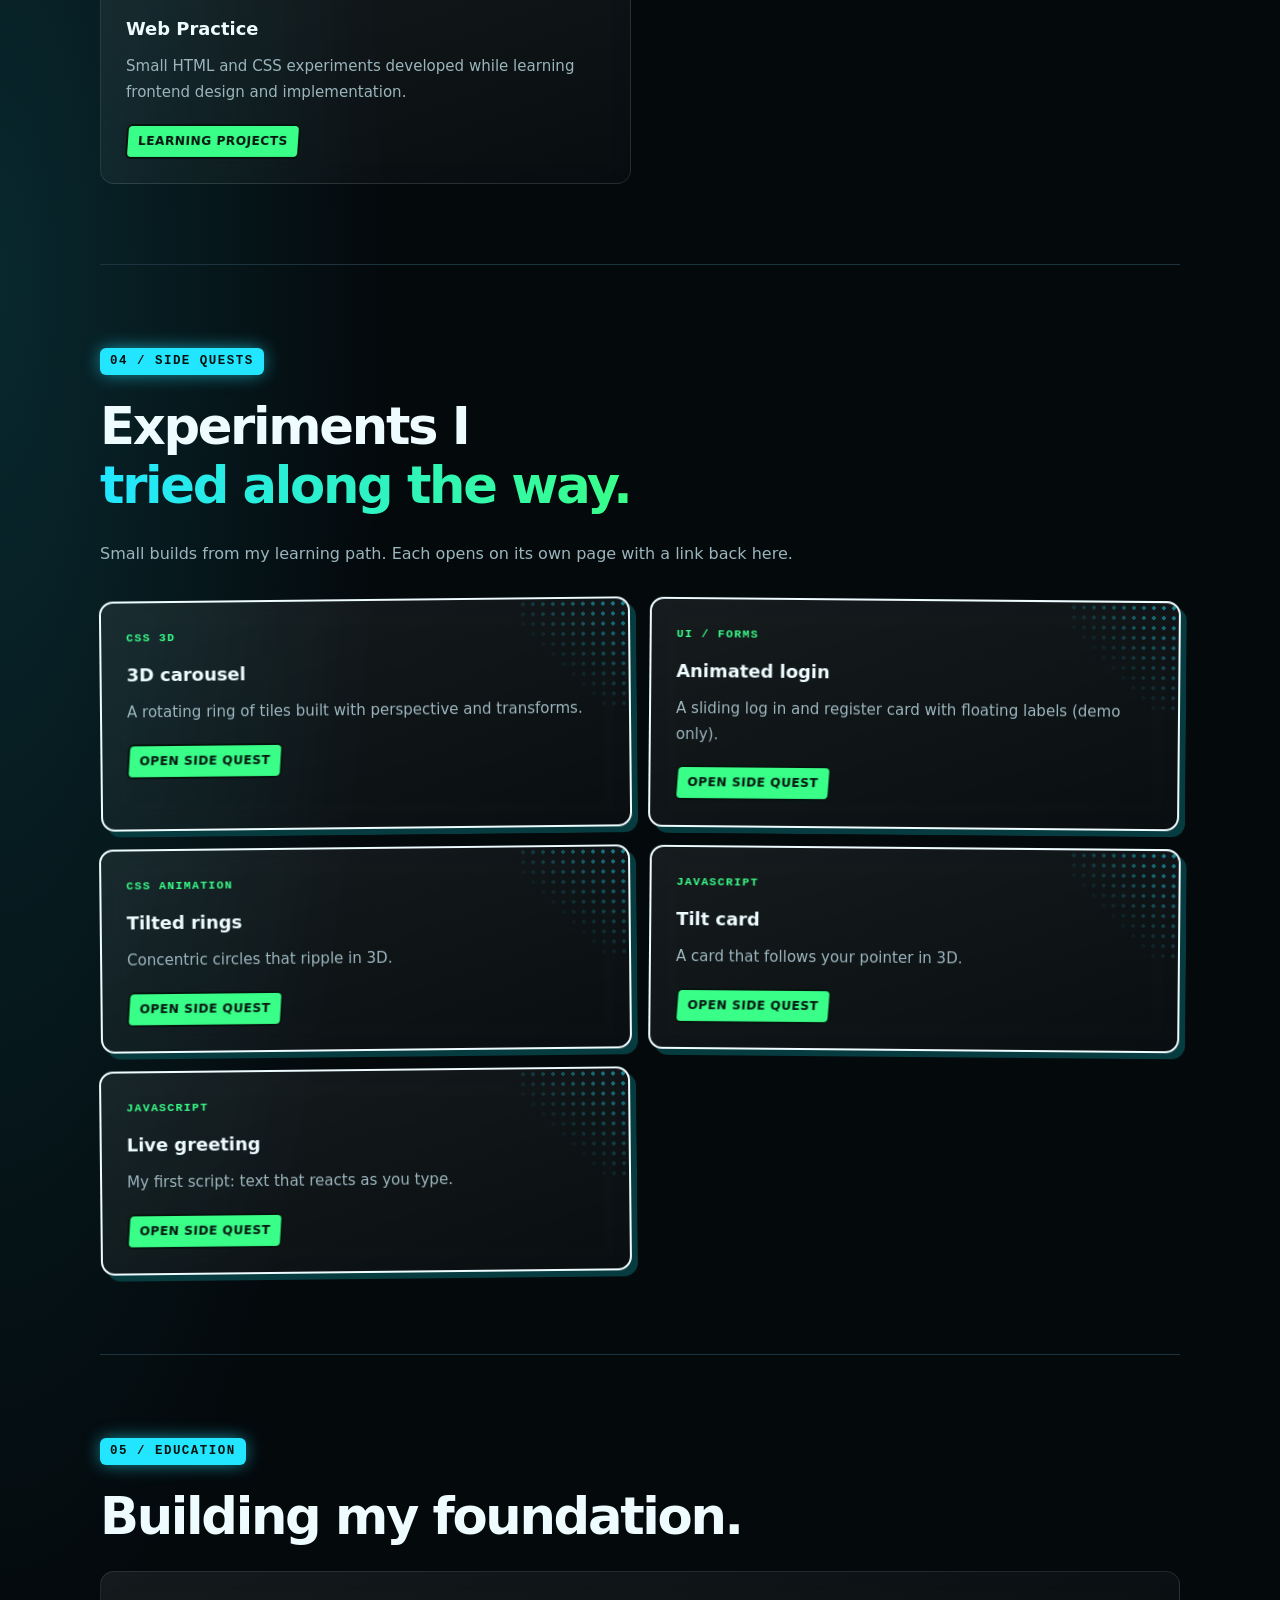
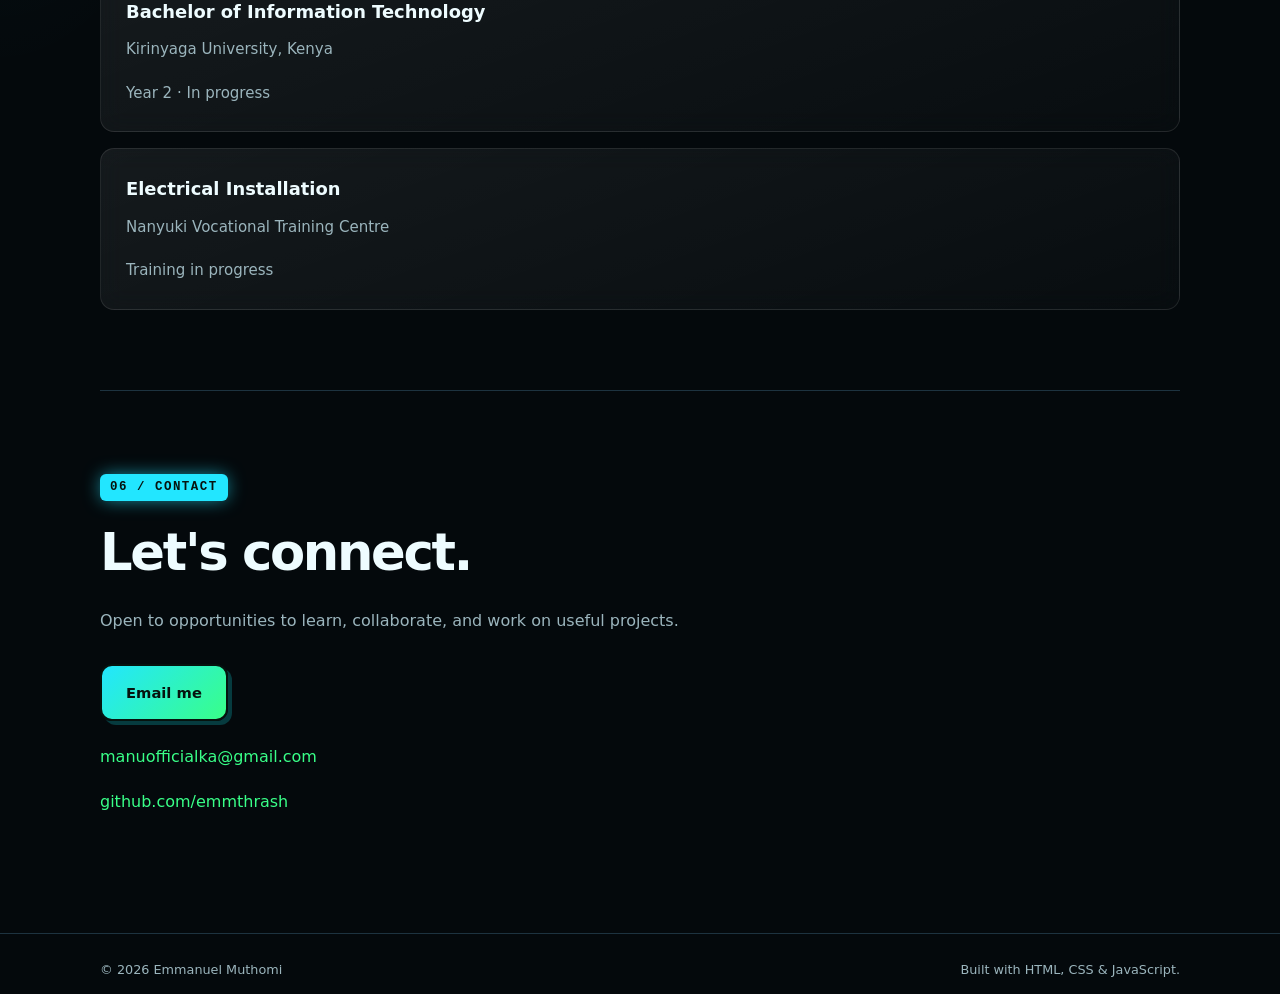
==== commit 30760685: "change in ui colour ,there was change in login quest addition of a create account page" ====
--- a/index.html
+++ b/index.html
@@ -4,7 +4,7 @@
 <head>
   <meta charset="UTF-8">
   <meta name="viewport" content="width=device-width, initial-scale=1.0">
-  <meta name="theme-color" content="#090b10">
+  <meta name="theme-color" content="#04090c">
   <meta name="description" content="The personal portfolio of Emmanuel Muthomi — IT student, Linux enthusiast, and aspiring developer.">
   <title>Emmanuel Muthomi | Portfolio</title>
   <link rel="stylesheet" href="style.css">
@@ -26,7 +26,6 @@
 
   <main>
     <section id="home" class="hero">
-      <div class="ring-scene" aria-hidden="true"><div class="ring"><span style="--i:0">Flutter</span><span style="--i:1">Dart</span><span style="--i:2">Linux</span><span style="--i:3">Networking</span><span style="--i:4">IoT</span><span style="--i:5">Git</span><span style="--i:6">HTML + CSS</span><span style="--i:7">JavaScript</span></div></div>
       <p class="eyebrow">PORTFOLIO / 2026</p>
       <h1>Emmanuel<br><span>Muthomi.</span></h1>
       <h2>IT Student <span>·</span> Linux Enthusiast <span>·</span> Aspiring Developer</h2>
@@ -42,7 +41,10 @@
         <a class="button secondary" href="#contact">Get in touch</a>
       </div>
 
+      <a class="bubble" href="#quests">Psst... the side quests are the fun part.</a>
       <p class="location">Based in Kenya · Currently learning and building</p>
+      <div class="ring-scene" aria-hidden="true"><div class="ring"><span style="--i:0">Flutter</span><span style="--i:1">Dart</span><span style="--i:2">Linux</span><span style="--i:3">Networking</span><span style="--i:4">IoT</span><span style="--i:5">Git</span><span style="--i:6">HTML + CSS</span><span style="--i:7">JavaScript</span></div></div>
+      <button class="button secondary ring-toggle" type="button">Pause motion</button>
     </section>
 
     <section id="about" class="section">
--- a/style.css
+++ b/style.css
@@ -1,15 +1,17 @@
 :root {
   color-scheme: dark;
 
-  --bg: #090b10;
-  --surface: #10141d;
-  --surface-hover: #161c28;
-  --border: #242b38;
-  --text: #edf1f8;
-  --muted: #9ba6b8;
-  --red: #ff4057;
-  --blue: #64b5ff;
-  --green: #70e0ae;
+  --bg: #04090c;
+  --surface: #0a1418;
+  --surface-hover: #10202a;
+  --border: #1d3340;
+  --text: #eefcff;
+  --muted: #9bb5bd;
+  --cyan: #22e6ff;
+  --neon: #39ff88;
+  --aqua: #7dfcd8;
+  --ink: #06130f;
+  --shadow-teal: #063b3f;
 
   --radius: 14px;
   --content-width: 1080px;
@@ -48,14 +50,11 @@
 }
 
 a:focus-visible {
-  outline: 2px solid var(--blue);
+  outline: 2px solid var(--neon);
   outline-offset: 5px;
 }
 
-::selection {
-  background: var(--red);
-  color: white;
-}
+::selection{background:var(--cyan);color:var(--ink)}
 
 /* NAVIGATION */
 
@@ -70,7 +69,7 @@
 
   padding: 18px max(6%, calc((100% - var(--content-width)) / 2));
 
-  background: rgba(9, 11, 16, 0.88);
+  background: rgba(4,12,15, 0.88);
   border-bottom: 1px solid rgba(255, 255, 255, 0.07);
   backdrop-filter: blur(16px);
 }
@@ -82,7 +81,7 @@
 }
 
 .logo span {
-  color: var(--red);
+  color: var(--cyan);
 }
 
 .navbar nav {
@@ -98,7 +97,7 @@
 }
 
 .navbar nav a:hover {
-  color: var(--blue);
+  color: var(--neon);
 }
 
 /* GENERAL LAYOUT */
@@ -123,7 +122,7 @@
 }
 
 .eyebrow {
-  color: var(--red);
+  color: var(--cyan);
   font-family: ui-monospace, "SFMono-Regular", Consolas, monospace;
   font-size: 0.78rem;
   font-weight: 700;
@@ -139,7 +138,7 @@
 }
 
 .hero h1 span {
-  color: var(--red);
+  color: var(--cyan);
 }
 
 .hero h2 {
@@ -150,7 +149,7 @@
 }
 
 .hero h2 span {
-  color: var(--blue);
+  color: var(--neon);
 }
 
 .intro {
@@ -191,8 +190,8 @@
 }
 
 .button.primary {
-  background: var(--red);
-  border-color: var(--red);
+  background: var(--cyan);
+  border-color: var(--cyan);
   color: #fff;
 }
 
@@ -208,7 +207,7 @@
 
 .button.secondary:hover {
   background: var(--surface-hover);
-  border-color: var(--blue);
+  border-color: var(--neon);
 }
 
 .location {
@@ -232,7 +231,7 @@
 }
 
 .section > h2 span {
-  color: var(--blue);
+  color: var(--neon);
 }
 
 .section > p:not(.eyebrow) {
@@ -276,7 +275,7 @@
 
 .card:hover {
   transform: translateY(-4px);
-  border-color: rgba(100, 181, 255, 0.45);
+  border-color: rgba(57,255,136, 0.45);
   background: var(--surface-hover);
 }
 
@@ -292,7 +291,7 @@
 
 .project-type {
   margin-bottom: 12px;
-  color: var(--blue) !important;
+  color: var(--neon) !important;
   font-family: ui-monospace, "SFMono-Regular", Consolas, monospace;
   font-size: 0.72rem !important;
   font-weight: 700;
@@ -304,11 +303,11 @@
   margin-top: 18px;
   padding: 5px 10px;
 
-  background: rgba(112, 224, 174, 0.08);
-  border: 1px solid rgba(112, 224, 174, 0.2);
+  background: rgba(125,252,216, 0.08);
+  border: 1px solid rgba(125,252,216, 0.2);
   border-radius: 5px;
 
-  color: var(--green);
+  color: var(--aqua);
   font-size: 0.76rem;
 }
 
@@ -329,7 +328,7 @@
 }
 
 .contact a:not(.button) {
-  color: var(--blue);
+  color: var(--neon);
   overflow-wrap: anywhere;
 }
 
@@ -421,14 +420,53 @@
   }
 }
 
-/* 3D ring (from the "3D mark" experiment) */
+/* 3D ring: everything scales from --w so it fits any screen */
+.hero{overflow-x:clip}
+.ring-scene{--w:clamp(100px,26vw,210px);--r:calc(var(--w)*1.35);width:var(--w);height:calc(var(--w)*1.3);margin:calc(var(--w)*.5) auto 0;perspective:calc(var(--w)*5.5);pointer-events:none}
+.ring{position:relative;width:100%;height:100%;transform-style:preserve-3d;animation:spin 26s linear infinite}
+.ring span{--c:var(--cyan);position:absolute;inset:0;display:grid;place-items:center;padding:6px;text-align:center;font-weight:700;font-size:clamp(.72rem,2.6vw,1rem);border:1px solid var(--c);border-radius:var(--radius);background:linear-gradient(160deg,rgba(255,255,255,.12),rgba(255,255,255,.02));box-shadow:0 0 22px -6px var(--c),inset 0 0 18px -10px var(--c);transform:rotateY(calc(var(--i)*45deg)) translateZ(var(--r))}
+.ring span:nth-child(3n+2){--c:var(--neon)}
+.ring span:nth-child(3n){--c:var(--aqua)}
+@keyframes spin{from{transform:rotateX(-12deg) rotateY(0)}to{transform:rotateX(-12deg) rotateY(360deg)}}
+@media(prefers-reduced-motion:reduce){.ring{animation-play-state:paused}}
+.ring-toggle{display:block;margin:36px auto 0;font:inherit;cursor:pointer}
+.quest-link{display:block;text-decoration:none;color:inherit}
+
+/* THEME: dark glass, glow, charm + comic touches */
+body{background:radial-gradient(ellipse 60% 40% at 90% 0%,rgba(57,255,136,.14),transparent 60%),radial-gradient(ellipse 50% 40% at 0% 60%,rgba(34,230,255,.14),transparent 60%),var(--bg)}
+body::before{content:"";position:fixed;inset:0;z-index:-1;pointer-events:none;background:radial-gradient(rgba(255,255,255,.07) 1px,transparent 1.6px) 0 0/22px 22px;-webkit-mask-image:linear-gradient(#000,transparent 60%);mask-image:linear-gradient(#000,transparent 60%)}
+.navbar{background:rgba(4,12,15,.55);backdrop-filter:blur(18px) saturate(1.5);-webkit-backdrop-filter:blur(18px) saturate(1.5)}
+.logo span{text-shadow:0 0 14px var(--cyan)}
 .hero{position:relative}
-.ring-scene{position:absolute;right:4%;top:50%;margin-top:-130px;width:200px;height:260px;perspective:1100px;pointer-events:none}
-.ring{position:relative;width:100%;height:100%;transform-style:preserve-3d;animation:spin 26s linear infinite}
-.ring span{position:absolute;inset:0;display:grid;place-items:center;font-weight:600;border:1px solid var(--blue);border-radius:var(--radius);background:linear-gradient(160deg,var(--surface),#0d1220);transform:rotateY(calc(var(--i)*45deg)) translateZ(270px)}
-.ring span:nth-child(3n+2){border-color:var(--red)}
-.ring span:nth-child(3n){border-color:var(--green)}
-@keyframes spin{from{transform:rotateX(-12deg) rotateY(0)}to{transform:rotateX(-12deg) rotateY(360deg)}}
-@media(max-width:1100px){.ring-scene{position:relative;right:auto;top:auto;margin:56px auto 0}}
-@media(prefers-reduced-motion:reduce){.ring{animation:none}}
-.quest-link{display:block;text-decoration:none;color:inherit}
+.hero::before{content:"";position:absolute;left:-140px;top:6%;width:520px;height:520px;z-index:-1;pointer-events:none;background:radial-gradient(circle,rgba(34,230,255,.2),transparent 65%)}
+.eyebrow{display:inline-block;padding:3px 10px;background:var(--cyan);color:var(--ink);border-radius:6px;letter-spacing:1.5px;box-shadow:0 0 18px -2px rgba(34,230,255,.7)}
+.hero h1 span{color:var(--cyan);text-shadow:4px 4px 0 var(--shadow-teal),0 0 34px rgba(34,230,255,.55)}
+.hero h2 span{color:var(--cyan)}
+.section>h2 span{background:linear-gradient(90deg,var(--cyan),var(--neon));-webkit-background-clip:text;background-clip:text;color:transparent}
+.bubble{position:relative;display:inline-block;margin-top:28px;padding:10px 16px;max-width:30ch;background:var(--neon);color:var(--ink);font-weight:800;line-height:1.35;border:3px solid var(--ink);border-radius:16px;box-shadow:4px 4px 0 var(--shadow-teal);transform:rotate(-1.5deg);transition:transform .2s}
+.bubble::before{content:"";position:absolute;top:-10px;left:26px;width:16px;height:16px;background:var(--neon);border-left:3px solid var(--ink);border-top:3px solid var(--ink);transform:rotate(45deg)}
+.bubble:hover{transform:rotate(0) translateY(-2px)}
+.location::before{content:"\276F ";color:var(--cyan)}
+.location::after{content:"";display:inline-block;width:.55em;height:1em;margin-left:6px;vertical-align:-2px;background:var(--cyan);animation:blink 1.1s steps(1) infinite}
+@keyframes blink{50%{opacity:0}}
+
+/* buttons: dark glass, sheen sweep and glow on hover */
+.button{position:relative;isolation:isolate;overflow:hidden;display:inline-flex;align-items:center;justify-content:center;gap:8px;padding:.85rem 1.5rem;border-radius:12px;border:1px solid rgba(255,255,255,.16);background:rgba(255,255,255,.04);color:var(--text);font-weight:700;transition:transform .2s,box-shadow .25s,background .25s,border-color .25s}
+.button::before{content:"";position:absolute;inset:0;z-index:-1;background:linear-gradient(115deg,transparent 30%,rgba(255,255,255,.38) 50%,transparent 70%);transform:translateX(-120%);transition:transform .6s ease}
+.button:hover::before{transform:translateX(120%)}
+.button:hover{transform:translateY(-2px);background:linear-gradient(160deg,rgba(255,255,255,.22),rgba(255,255,255,.06));border-color:rgba(255,255,255,.5);-webkit-backdrop-filter:blur(12px) saturate(1.8);backdrop-filter:blur(12px) saturate(1.8);box-shadow:inset 0 1px 0 rgba(255,255,255,.55),inset 0 -10px 18px rgba(255,255,255,.05),0 0 26px rgba(57,255,136,.55),0 10px 30px -10px rgba(0,0,0,.7)}
+.button.primary{background:linear-gradient(135deg,var(--cyan),#39ff88);border:2px solid var(--ink);color:var(--ink);box-shadow:4px 4px 0 var(--shadow-teal)}
+.button.primary:hover{color:var(--text);background:linear-gradient(160deg,rgba(34,230,255,.55),rgba(57,255,136,.4));border-color:rgba(255,255,255,.5);transform:translate(-2px,-2px);box-shadow:inset 0 1px 0 rgba(255,255,255,.55),0 0 30px rgba(34,230,255,.6),6px 6px 0 var(--shadow-teal)}
+.button:active{transform:translateY(1px)}
+.button.primary:active{transform:translate(3px,3px);box-shadow:1px 1px 0 var(--shadow-teal)}
+
+/* cards: glass with glow; side quests as comic panels */
+.card{background:linear-gradient(160deg,rgba(255,255,255,.07),rgba(255,255,255,.02));border:1px solid rgba(255,255,255,.1);-webkit-backdrop-filter:blur(12px);backdrop-filter:blur(12px)}
+.card:hover{border-color:rgba(34,230,255,.55);box-shadow:0 0 0 1px rgba(34,230,255,.25),0 14px 40px -12px rgba(34,230,255,.5)}
+.status{background:var(--neon);color:var(--ink);font-weight:800;text-transform:uppercase;letter-spacing:.5px;border:2px solid var(--ink);border-radius:6px;transform:skew(-4deg)}
+.quest-link{position:relative;overflow:hidden;border:2px solid var(--text);border-radius:var(--radius);box-shadow:6px 6px 0 var(--shadow-teal);transform:rotate(var(--rot,0deg));transition:transform .2s,box-shadow .2s,border-color .2s}
+.quest-link:nth-child(odd){--rot:-.6deg}
+.quest-link:nth-child(even){--rot:.5deg}
+.quest-link::after{content:"";position:absolute;top:0;right:0;width:110px;height:110px;pointer-events:none;background:radial-gradient(var(--cyan) 1.6px,transparent 2px) 0 0/10px 10px;-webkit-mask-image:linear-gradient(225deg,#000,transparent 65%);mask-image:linear-gradient(225deg,#000,transparent 65%);opacity:.55}
+.quest-link:hover{transform:translate(-3px,-3px) rotate(0deg);border-color:var(--cyan);box-shadow:9px 9px 0 var(--shadow-teal),0 0 34px -6px rgba(34,230,255,.6)}
+@media(prefers-reduced-motion:reduce){.button::before,.bubble,.quest-link{transition:none}.location::after{animation:none}}
